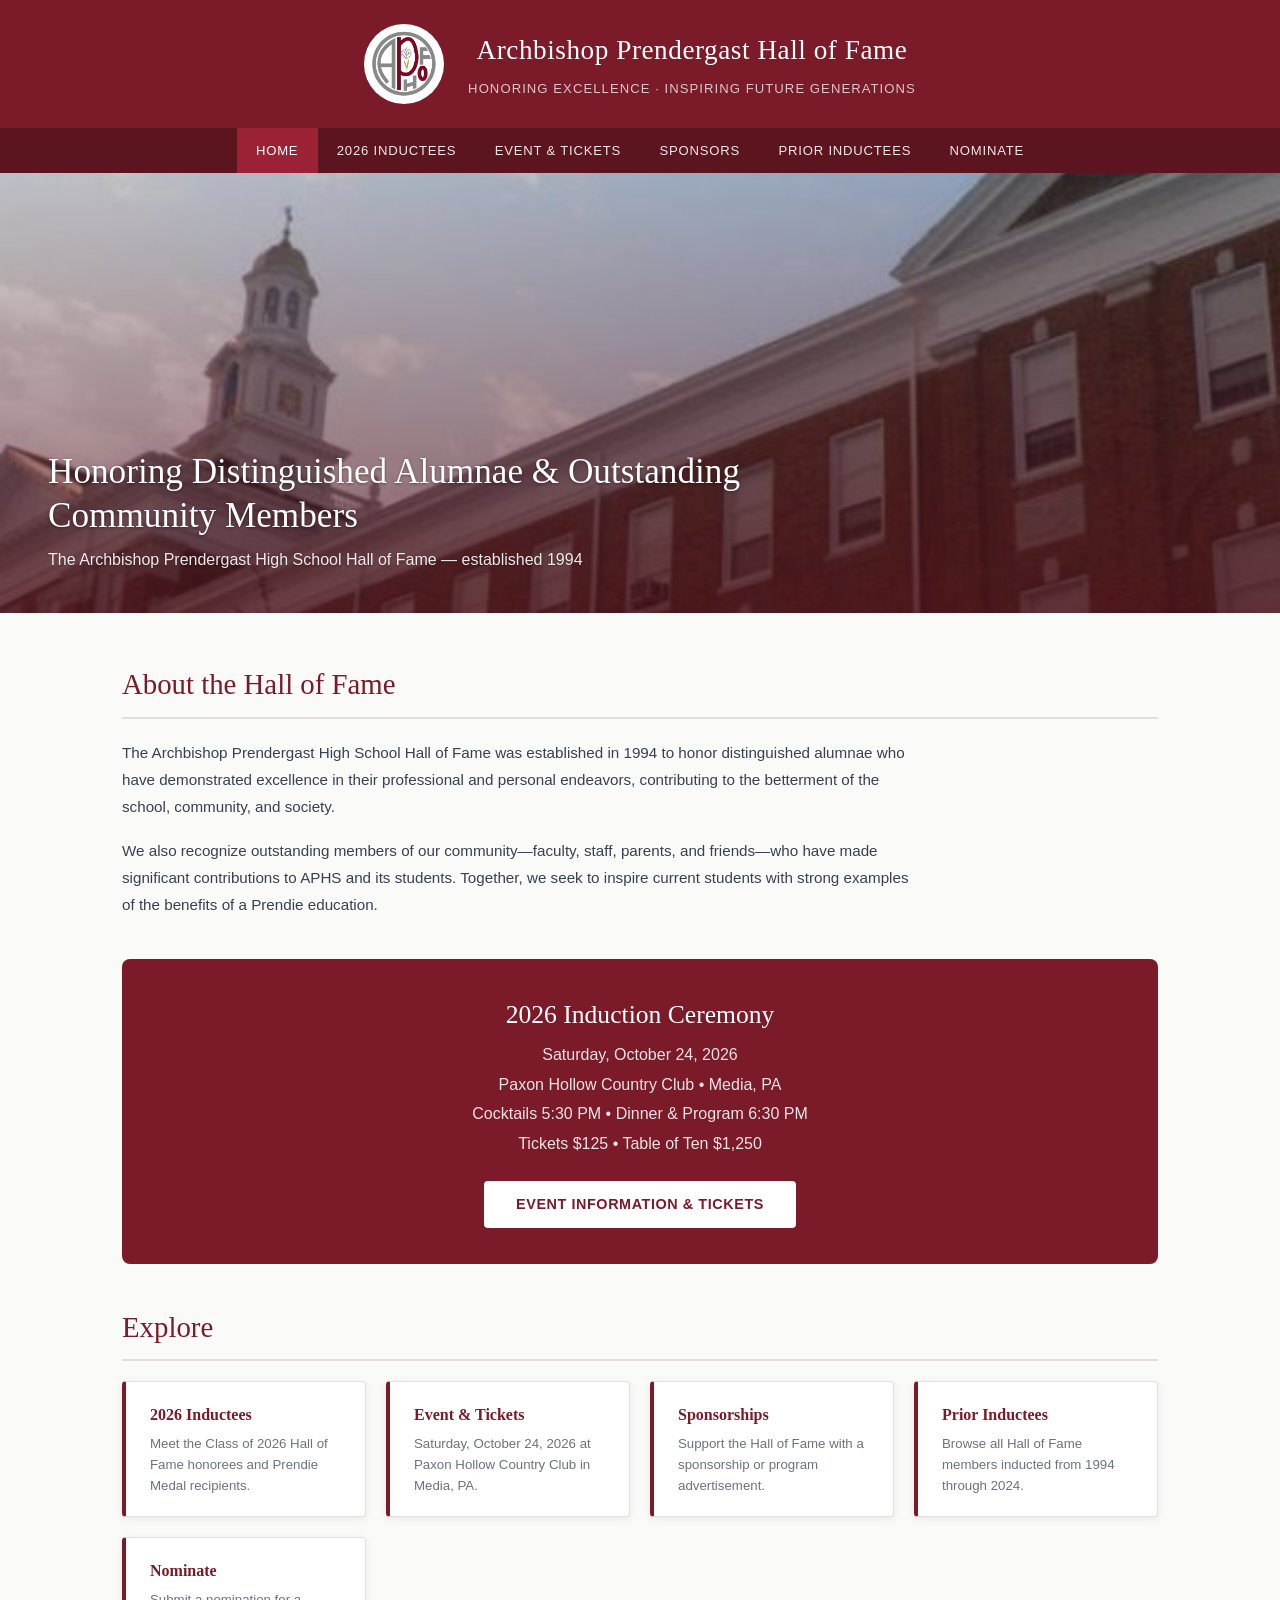
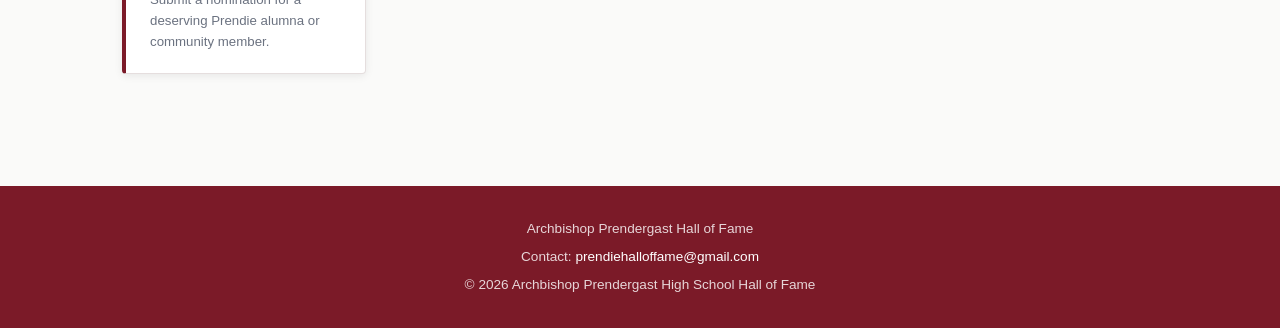
==== index.html @ 0e9e1a21 "init commit" ====
<!DOCTYPE html>
<html lang="en">
<head>
  <meta charset="UTF-8">
  <meta name="viewport" content="width=device-width, initial-scale=1.0">
  <title>Archbishop Prendergast Hall of Fame</title>
  <link rel="stylesheet" href="style.css">
</head>
<body>

<header>
  <div class="header-top">
    <img src="images/hof-logo.png" alt="APHS Hall of Fame Logo" class="hof-logo">
    <div class="header-title">
      <h1>Archbishop Prendergast Hall of Fame</h1>
      <p>Honoring Excellence &middot; Inspiring Future Generations</p>
    </div>
  </div>
  <nav>
    <a href="index.html" class="active">Home</a>
    <a href="inductees.html">2026 Inductees</a>
    <a href="event.html">Event &amp; Tickets</a>
    <a href="sponsors.html">Sponsors</a>
    <a href="prior-inductees.html">Prior Inductees</a>
    <a href="https://www.cognitoforms.com/APHSHallOfFame1/ArchbishopPrendergastHighSchoolHallOfFameNominationForm" target="_blank">Nominate</a>
  </nav>
</header>

<div class="hero">
  <img src="images/school.jpg" alt="Archbishop Prendergast High School">
  <div class="hero-overlay">
    <div class="hero-text">
      <h2>Honoring Distinguished Alumnae &amp; Outstanding Community Members</h2>
      <p>The Archbishop Prendergast High School Hall of Fame &mdash; established 1994</p>
    </div>
  </div>
</div>

<main>
  <section>
    <h2 class="section-title">About the Hall of Fame</h2>
    <div class="mission-block">
      <p>The Archbishop Prendergast High School Hall of Fame was established in 1994 to honor distinguished alumnae who have demonstrated excellence in their professional and personal endeavors, contributing to the betterment of the school, community, and society.</p>
      <p>We also recognize outstanding members of our community&mdash;faculty, staff, parents, and friends&mdash;who have made significant contributions to APHS and its students. Together, we seek to inspire current students with strong examples of the benefits of a Prendie education.</p>
    </div>
  </section>

  <div class="event-callout">
    <h3>2026 Induction Ceremony</h3>
    <p class="event-meta">Saturday, October 24, 2026</p>
    <p class="event-meta">Paxon Hollow Country Club &bull; Media, PA</p>
    <p class="event-meta">Cocktails 5:30 PM &bull; Dinner &amp; Program 6:30 PM</p>
    <p class="event-meta">Tickets $125 &bull; Table of Ten $1,250</p>
    <a href="event.html" class="btn btn-white">Event Information &amp; Tickets</a>
  </div>

  <section>
    <h2 class="section-title">Explore</h2>
    <div class="quick-links">
      <a href="inductees.html" class="quick-link">
        <h3>2026 Inductees</h3>
        <p>Meet the Class of 2026 Hall of Fame honorees and Prendie Medal recipients.</p>
      </a>
      <a href="event.html" class="quick-link">
        <h3>Event &amp; Tickets</h3>
        <p>Saturday, October 24, 2026 at Paxon Hollow Country Club in Media, PA.</p>
      </a>
      <a href="sponsors.html" class="quick-link">
        <h3>Sponsorships</h3>
        <p>Support the Hall of Fame with a sponsorship or program advertisement.</p>
      </a>
      <a href="prior-inductees.html" class="quick-link">
        <h3>Prior Inductees</h3>
        <p>Browse all Hall of Fame members inducted from 1994 through 2024.</p>
      </a>
      <a href="https://www.cognitoforms.com/APHSHallOfFame1/ArchbishopPrendergastHighSchoolHallOfFameNominationForm" target="_blank" class="quick-link">
        <h3>Nominate</h3>
        <p>Submit a nomination for a deserving Prendie alumna or community member.</p>
      </a>
    </div>
  </section>
</main>

<footer>
  <p>Archbishop Prendergast Hall of Fame</p>
  <p>Contact: <a href="mailto:prendiehalloffame@gmail.com">prendiehalloffame@gmail.com</a></p>
  <p>&copy; 2026 Archbishop Prendergast High School Hall of Fame</p>
</footer>

</body>
</html>
---- style.css ----
:root {
  --garnet: #7B1A28;
  --garnet-light: #9B2235;
  --gray: #6B7280;
  --gray-dark: #374151;
  --bg: #fafaf9;
  --white: #ffffff;
  --border: #e5dede;
  --shadow: 0 2px 8px rgba(0,0,0,0.08);
}

*, *::before, *::after {
  box-sizing: border-box;
  margin: 0;
  padding: 0;
}

body {
  font-family: -apple-system, BlinkMacSystemFont, 'Segoe UI', Roboto, sans-serif;
  color: #1a1a1a;
  background: var(--bg);
  line-height: 1.6;
}

/* ===== HEADER ===== */
header {
  background: var(--garnet);
  color: white;
}

.header-top {
  display: flex;
  align-items: center;
  justify-content: center;
  padding: 1.5rem 2rem;
  gap: 1.5rem;
  text-align: center;
  flex-wrap: wrap;
}

.hof-logo {
  width: 80px;
  height: 80px;
  object-fit: contain;
  flex-shrink: 0;
  background: white;
  border-radius: 50%;
  padding: 4px;
}

.header-title h1 {
  font-family: Georgia, 'Times New Roman', serif;
  font-size: 1.7rem;
  font-weight: normal;
  letter-spacing: 0.02em;
  color: white;
}

.header-title p {
  font-size: 0.82rem;
  color: rgba(255,255,255,0.75);
  margin-top: 0.3rem;
  letter-spacing: 0.08em;
  text-transform: uppercase;
}

nav {
  background: rgba(0,0,0,0.25);
  display: flex;
  justify-content: center;
  flex-wrap: wrap;
}

nav a {
  color: rgba(255,255,255,0.9);
  text-decoration: none;
  padding: 0.75rem 1.2rem;
  font-size: 0.82rem;
  letter-spacing: 0.06em;
  text-transform: uppercase;
  transition: background 0.2s, color 0.2s;
  display: block;
}

nav a:hover,
nav a.active {
  background: var(--garnet-light);
  color: white;
}

/* ===== HERO ===== */
.hero {
  position: relative;
  height: 440px;
  overflow: hidden;
}

.hero img {
  width: 100%;
  height: 100%;
  object-fit: cover;
  object-position: center 25%;
}

.hero-overlay {
  position: absolute;
  inset: 0;
  background: linear-gradient(to bottom, rgba(0,0,0,0.15) 0%, rgba(80,10,20,0.65) 100%);
  display: flex;
  align-items: flex-end;
  padding: 2.5rem 3rem;
}

.hero-text {
  color: white;
  max-width: 720px;
}

.hero-text h2 {
  font-family: Georgia, serif;
  font-size: 2.2rem;
  font-weight: normal;
  line-height: 1.25;
  margin-bottom: 0.6rem;
  text-shadow: 0 1px 3px rgba(0,0,0,0.4);
}

.hero-text p {
  font-size: 1rem;
  opacity: 0.9;
  text-shadow: 0 1px 2px rgba(0,0,0,0.3);
}

/* ===== MAIN CONTENT ===== */
main {
  max-width: 1100px;
  margin: 0 auto;
  padding: 3rem 2rem;
}

.section-title {
  font-family: Georgia, serif;
  font-size: 1.8rem;
  color: var(--garnet);
  margin-bottom: 1.25rem;
  padding-bottom: 0.6rem;
  border-bottom: 2px solid var(--border);
  font-weight: normal;
}

.section-subtitle {
  font-family: Georgia, serif;
  font-size: 1.3rem;
  color: var(--gray-dark);
  margin: 2.5rem 0 1rem;
  font-weight: normal;
}

/* ===== PAGE HEADER (non-home) ===== */
.page-header {
  background: linear-gradient(135deg, var(--garnet) 0%, #5a1320 100%);
  color: white;
  padding: 3rem 2rem;
  text-align: center;
}

.page-header h2 {
  font-family: Georgia, serif;
  font-size: 2rem;
  font-weight: normal;
  letter-spacing: 0.02em;
}

.page-header p {
  margin-top: 0.5rem;
  opacity: 0.82;
  font-size: 0.95rem;
}

/* ===== INDUCTEE CARDS ===== */
.card-grid {
  display: grid;
  grid-template-columns: repeat(auto-fill, minmax(300px, 1fr));
  gap: 1.5rem;
  margin-top: 1.25rem;
}

.card {
  background: white;
  border: 1px solid var(--border);
  border-top: 3px solid var(--garnet);
  border-radius: 4px;
  padding: 1.5rem;
  box-shadow: var(--shadow);
}

.card-photo-wrap {
  margin: -1.5rem -1.5rem 1.25rem;
  position: relative;
  overflow: hidden;
  border-radius: 3px 3px 0 0;
}

.card-photo {
  width: 100%;
  aspect-ratio: 3 / 4;
  object-fit: cover;
  object-position: center top;
  display: none;
  border-radius: 3px 3px 0 0;
}

.card-photo.active {
  display: block;
}

.photo-toggle {
  position: absolute;
  bottom: 0.6rem;
  left: 50%;
  transform: translateX(-50%);
  display: flex;
  background: rgba(0,0,0,0.45);
  border-radius: 20px;
  padding: 3px;
  gap: 2px;
  white-space: nowrap;
}

.toggle-btn {
  background: transparent;
  color: rgba(255,255,255,0.85);
  border: none;
  padding: 0.28rem 0.75rem;
  border-radius: 16px;
  font-size: 0.72rem;
  font-weight: 600;
  cursor: pointer;
  letter-spacing: 0.03em;
  transition: background 0.15s, color 0.15s;
  -webkit-tap-highlight-color: transparent;
}

.toggle-btn.active {
  background: var(--garnet);
  color: white;
}

.read-more-btn {
  display: block;
  width: 100%;
  margin-top: 0.75rem;
  background: none;
  border: 1px solid var(--border);
  color: var(--garnet);
  padding: 0.5rem 1rem;
  border-radius: 4px;
  font-size: 0.82rem;
  cursor: pointer;
  letter-spacing: 0.04em;
  transition: background 0.2s, border-color 0.2s, color 0.2s;
  -webkit-tap-highlight-color: transparent;
}

.read-more-btn:hover,
.read-more-btn:focus {
  background: var(--garnet);
  color: white;
  border-color: var(--garnet);
  outline: none;
}

/* ===== MODAL ===== */
.modal-overlay {
  display: none;
  position: fixed;
  inset: 0;
  background: rgba(0,0,0,0.65);
  z-index: 1000;
  overflow-y: auto;
  -webkit-overflow-scrolling: touch;
}

.modal-overlay.open {
  display: flex;
  align-items: flex-start;
  justify-content: center;
  padding: 2rem 1rem;
}

.modal-content {
  background: white;
  border-radius: 8px;
  max-width: 660px;
  width: 100%;
  padding: 2rem;
  position: relative;
  margin: auto;
}

.modal-close {
  position: absolute;
  top: 0.75rem;
  right: 0.75rem;
  background: none;
  border: none;
  font-size: 1.75rem;
  line-height: 1;
  cursor: pointer;
  color: var(--gray);
  padding: 0.25rem 0.5rem;
  border-radius: 4px;
  transition: color 0.15s;
}

.modal-close:hover { color: var(--garnet); }

.modal-photos {
  display: flex;
  gap: 1.25rem;
  justify-content: center;
  margin-bottom: 1.5rem;
}

.modal-photo {
  text-align: center;
  flex: 1;
  max-width: 200px;
}

.modal-photo img {
  width: 100%;
  aspect-ratio: 3 / 4;
  object-fit: cover;
  object-position: center top;
  border-radius: 4px;
  display: block;
}

.modal-photo figcaption {
  font-size: 0.72rem;
  color: var(--gray);
  text-transform: uppercase;
  letter-spacing: 0.08em;
  margin-top: 0.4rem;
}

#modal-name {
  font-family: Georgia, serif;
  font-size: 1.5rem;
  color: var(--garnet);
  font-weight: normal;
  margin-bottom: 0.2rem;
}

#modal-meta {
  font-size: 0.78rem;
  color: var(--gray);
  text-transform: uppercase;
  letter-spacing: 0.06em;
  padding-bottom: 1rem;
  margin-bottom: 1.25rem;
  border-bottom: 1px solid var(--border);
}

.modal-bio-text p {
  font-size: 0.95rem;
  color: #374151;
  line-height: 1.75;
}

.modal-bio-text p + p {
  margin-top: 0.75rem;
}

@media (max-width: 600px) {
  .modal-overlay.open {
    padding: 0;
    align-items: flex-end;
  }

  .modal-content {
    border-radius: 12px 12px 0 0;
    padding: 1.5rem;
    max-height: 92vh;
    overflow-y: auto;
  }

  .modal-photos {
    max-width: 260px;
    margin-left: auto;
    margin-right: auto;
  }
}

.card h3 {
  font-family: Georgia, serif;
  font-size: 1.1rem;
  color: var(--garnet);
  margin-bottom: 0.2rem;
}

.card .meta {
  font-size: 0.78rem;
  color: var(--gray);
  text-transform: uppercase;
  letter-spacing: 0.06em;
  margin-bottom: 0.85rem;
}

.card .bio {
  font-size: 0.9rem;
  color: #4B5563;
  line-height: 1.65;
}

.card .bio.placeholder {
  font-style: italic;
  color: #9CA3AF;
}


/* ===== EVENT CALLOUT ===== */
.event-callout {
  background: var(--garnet);
  color: white;
  border-radius: 8px;
  padding: 2.25rem 2rem;
  margin: 2.5rem 0;
  text-align: center;
}

.event-callout h3 {
  font-family: Georgia, serif;
  font-size: 1.6rem;
  font-weight: normal;
  margin-bottom: 0.4rem;
}

.event-callout .event-meta {
  opacity: 0.88;
  margin-bottom: 0.25rem;
}

.btn {
  display: inline-block;
  margin-top: 1.25rem;
  padding: 0.75rem 2rem;
  border-radius: 4px;
  font-size: 0.9rem;
  font-weight: 600;
  letter-spacing: 0.04em;
  text-decoration: none;
  text-transform: uppercase;
  transition: opacity 0.2s;
}

.btn:hover { opacity: 0.88; }

.btn-white {
  background: white;
  color: var(--garnet);
}

.btn-outline {
  background: transparent;
  color: white;
  border: 2px solid white;
}

.btn-disabled {
  opacity: 0.5;
  pointer-events: none;
}

/* ===== QUICK LINKS (HOME) ===== */
.quick-links {
  display: grid;
  grid-template-columns: repeat(auto-fill, minmax(220px, 1fr));
  gap: 1.25rem;
  margin-top: 1.25rem;
}

.quick-link {
  background: white;
  border: 1px solid var(--border);
  border-left: 4px solid var(--garnet);
  border-radius: 4px;
  padding: 1.25rem 1.5rem;
  text-decoration: none;
  color: inherit;
  box-shadow: var(--shadow);
  transition: box-shadow 0.2s;
  display: block;
}

.quick-link:hover {
  box-shadow: 0 4px 16px rgba(123,26,40,0.18);
}

.quick-link h3 {
  font-family: Georgia, serif;
  color: var(--garnet);
  font-size: 1rem;
  margin-bottom: 0.3rem;
}

.quick-link p {
  font-size: 0.83rem;
  color: var(--gray);
}

/* ===== EVENT PAGE ===== */
.info-grid {
  display: grid;
  grid-template-columns: repeat(auto-fill, minmax(220px, 1fr));
  gap: 1.25rem;
  margin: 1.5rem 0;
}

.info-item {
  background: white;
  border: 1px solid var(--border);
  border-radius: 6px;
  padding: 1.25rem 1.5rem;
}

.info-item .label {
  font-size: 0.72rem;
  text-transform: uppercase;
  letter-spacing: 0.1em;
  color: var(--gray);
  margin-bottom: 0.4rem;
}

.info-item .value {
  font-family: Georgia, serif;
  font-size: 1.05rem;
  color: var(--gray-dark);
}

/* ===== EVENT DETAILS LIST ===== */
.event-details {
  max-width: 560px;
}

.event-detail-row {
  display: flex;
  gap: 1.5rem;
  padding: 0.75rem 0;
  border-bottom: 1px solid var(--border);
  align-items: baseline;
}

.event-detail-row:first-child {
  border-top: 1px solid var(--border);
}

.event-details dt {
  font-size: 0.78rem;
  text-transform: uppercase;
  letter-spacing: 0.08em;
  color: var(--gray);
  width: 160px;
  flex-shrink: 0;
}

.event-details dd {
  font-family: Georgia, serif;
  font-size: 1.05rem;
  color: var(--gray-dark);
}

/* ===== SPONSORSHIP ===== */
.sponsor-tiers {
  display: grid;
  grid-template-columns: 1fr 1fr;
  gap: 1.5rem;
  margin-top: 1.25rem;
}

.tier-card {
  background: white;
  border: 1px solid var(--border);
  border-radius: 6px;
  padding: 1.75rem;
  display: flex;
  flex-direction: column;
  align-items: center;
  text-align: center;
  box-shadow: var(--shadow);
}

.tier-card.top-tier {
  border-color: var(--garnet);
  border-width: 2px;
}

.tier-left {
  display: flex;
  flex-direction: column;
  align-items: center;
  margin-bottom: 1.25rem;
}

.tier-logo {
  width: 100px;
  height: 100px;
  object-fit: contain;
  display: block;
  margin-bottom: 0.75rem;
}

.tier-name {
  font-family: Georgia, serif;
  font-size: 1.2rem;
  color: var(--garnet);
  margin-bottom: 0.25rem;
}

.tier-price {
  font-size: 2rem;
  font-weight: 700;
  color: var(--gray-dark);
  line-height: 1;
  margin-bottom: 0;
}

.tier-badge {
  display: none;
}

.tier-benefits {
  list-style: none;
  padding: 0;
  border-top: 1px solid var(--border);
  padding-top: 1rem;
  width: 100%;
  text-align: left;
}

.tier-benefits li {
  padding: 0.3rem 0 0.3rem 1.4rem;
  position: relative;
  font-size: 0.88rem;
  color: #374151;
}

.tier-benefits li::before {
  content: "✓";
  position: absolute;
  left: 0;
  color: var(--garnet);
  font-weight: bold;
}

.tier-note {
  font-style: italic;
  color: var(--gray) !important;
  font-size: 0.8rem !important;
}

.tier-note::before {
  content: "" !important;
}

.tier-card-wide {
  grid-column: 1 / -1;
  flex-direction: row;
  align-items: flex-start;
  gap: 2rem;
  text-align: left;
}

.tier-card-wide .tier-left {
  align-items: flex-start;
  min-width: 180px;
  margin-bottom: 0;
}

.tier-panda {
  font-size: 3rem;
  line-height: 1;
  margin-bottom: 0.75rem;
}

.pandagram-options {
  border-top: 1px solid var(--border);
  padding-top: 1rem;
  width: 100%;
}

.pandagram-row {
  display: flex;
  gap: 1rem;
  align-items: baseline;
  padding: 0.4rem 0;
  border-bottom: 1px solid var(--border);
}

.pandagram-row:last-child {
  border-bottom: none;
}

.pandagram-label {
  font-size: 0.9rem;
  color: #374151;
  flex: 1;
}

.pandagram-price {
  font-family: Georgia, serif;
  font-weight: 700;
  color: var(--garnet);
  font-size: 1rem;
  width: 50px;
  text-align: right;
}

.pandagram-size {
  font-size: 0.78rem;
  color: var(--gray);
  width: 130px;
  text-align: right;
}

/* ===== PRIOR INDUCTEES ===== */
.year-section {
  margin-bottom: 2.5rem;
}

.year-heading {
  font-family: Georgia, serif;
  font-size: 1.4rem;
  color: var(--garnet);
  margin-bottom: 0.75rem;
  padding-bottom: 0.4rem;
  border-bottom: 1px solid var(--border);
  font-weight: normal;
}

.name-list {
  columns: 2;
  column-gap: 2.5rem;
  list-style: none;
  padding: 0;
}

.name-list li {
  padding: 0.3rem 0;
  font-size: 0.9rem;
  break-inside: avoid;
  display: flex;
  align-items: baseline;
  gap: 0.4rem;
  flex-wrap: wrap;
}

.grad-year {
  color: var(--gray);
  font-size: 0.78rem;
  white-space: nowrap;
}

.medal-tag {
  display: inline-block;
  background: var(--garnet);
  color: white;
  font-size: 0.68rem;
  padding: 0.1rem 0.45rem;
  border-radius: 3px;
  letter-spacing: 0.04em;
  text-transform: uppercase;
  white-space: nowrap;
}

.group-tag {
  display: inline-block;
  background: var(--gray);
  color: white;
  font-size: 0.68rem;
  padding: 0.1rem 0.45rem;
  border-radius: 3px;
  letter-spacing: 0.04em;
  text-transform: uppercase;
  white-space: nowrap;
}

/* ===== MISSION TEXT ===== */
.mission-block {
  max-width: 800px;
  font-size: 0.95rem;
  line-height: 1.8;
  color: #374151;
}

.mission-block p + p {
  margin-top: 1rem;
}

/* ===== FOOTER ===== */
footer {
  background: var(--garnet);
  color: rgba(255,255,255,0.82);
  text-align: center;
  padding: 2rem;
  margin-top: 4rem;
  font-size: 0.85rem;
}

footer p + p {
  margin-top: 0.4rem;
}

footer a {
  color: white;
  text-decoration: none;
}

footer a:hover {
  text-decoration: underline;
}

/* ===== RESPONSIVE ===== */
@media (max-width: 768px) {
  .hero { height: 300px; }
  .hero-overlay { padding: 1.5rem; }
  .hero-text h2 { font-size: 1.5rem; }

  .sponsor-tiers {
    grid-template-columns: 1fr;
  }

  .tier-logo {
    width: 70px;
    height: 70px;
  }

  .name-list {
    columns: 1;
  }

  .header-title h1 {
    font-size: 1.3rem;
  }

  main {
    padding: 2rem 1.25rem;
  }
}
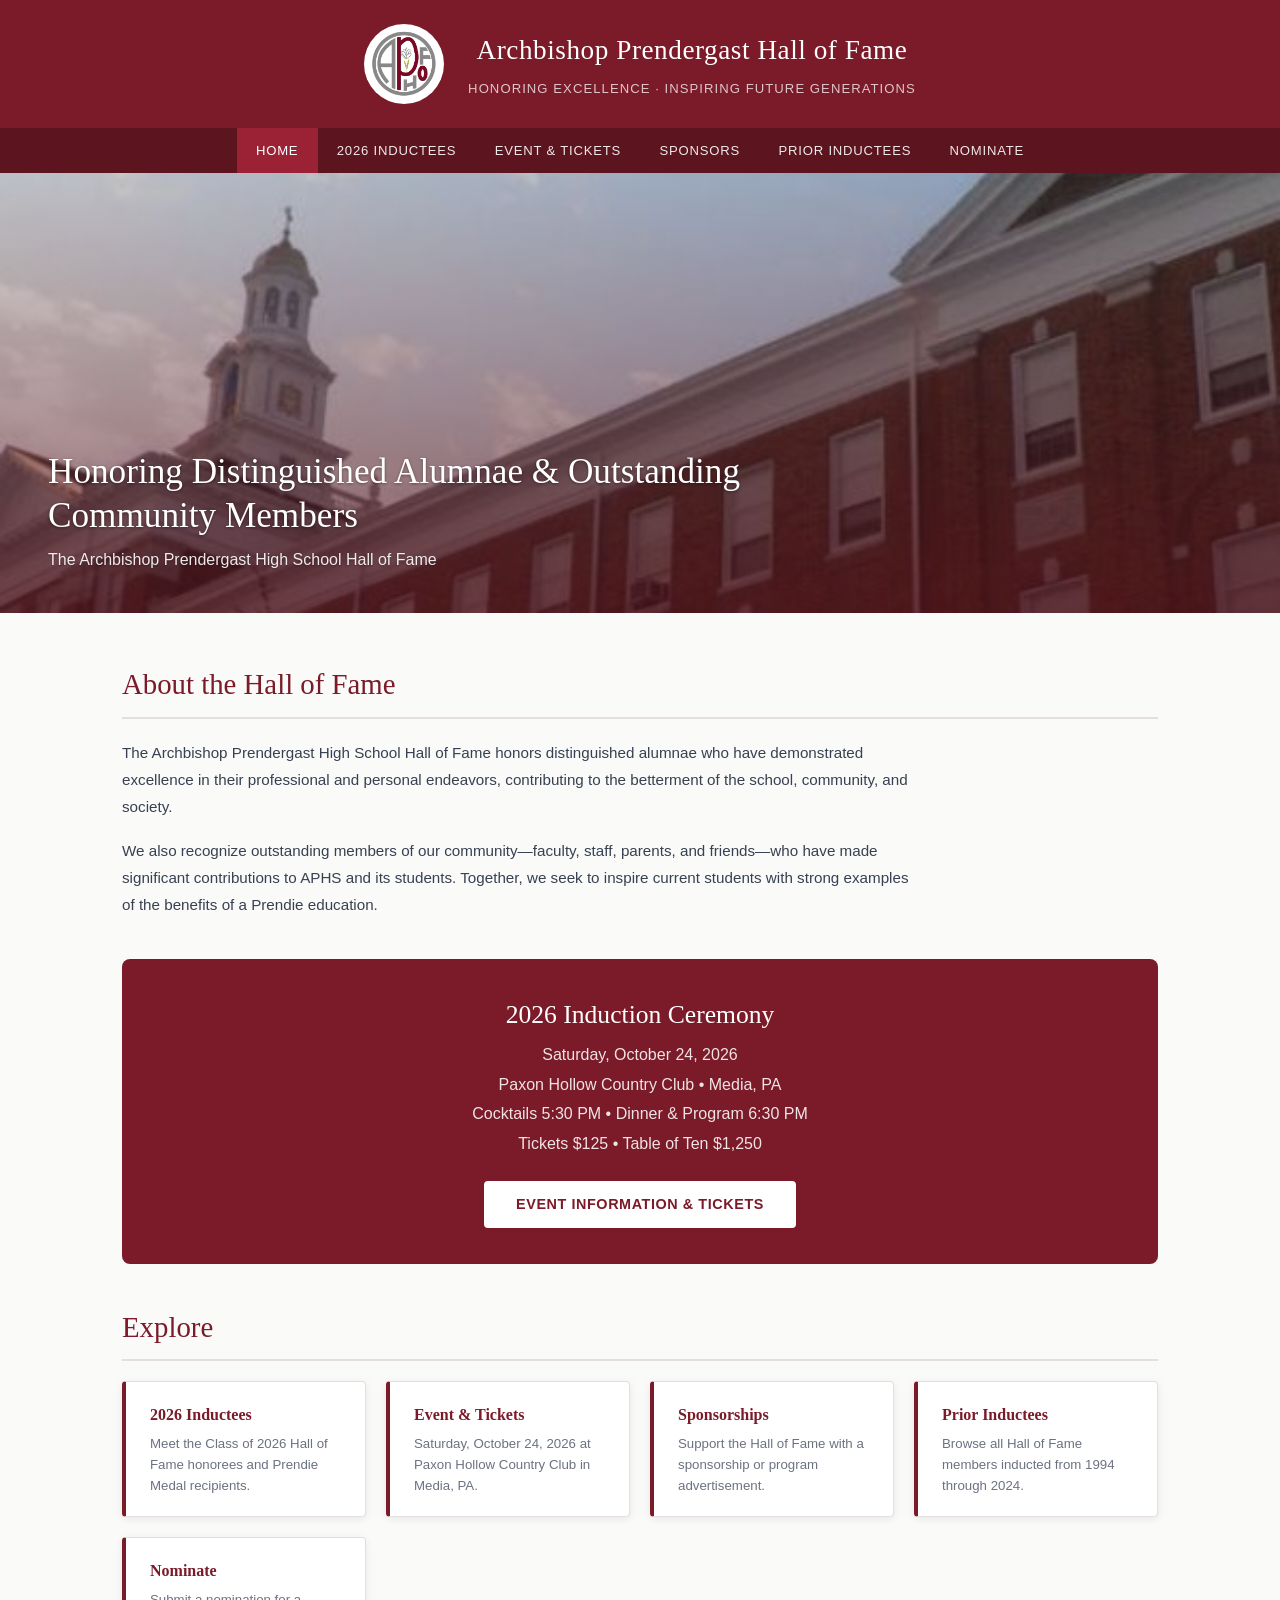
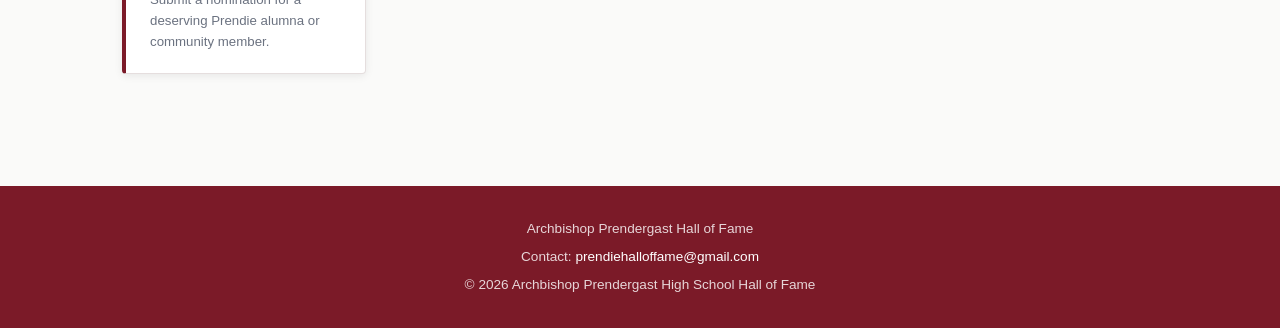
==== commit ec9748e9: "Remove unverified founding date from home page Co-Authored-By: Claude Sonnet 4.6 <noreply@anthropic." ====
--- a/index.html
+++ b/index.html
@@ -31,7 +31,7 @@
   <div class="hero-overlay">
     <div class="hero-text">
       <h2>Honoring Distinguished Alumnae &amp; Outstanding Community Members</h2>
-      <p>The Archbishop Prendergast High School Hall of Fame &mdash; established 1994</p>
+      <p>The Archbishop Prendergast High School Hall of Fame</p>
     </div>
   </div>
 </div>
@@ -40,7 +40,7 @@
   <section>
     <h2 class="section-title">About the Hall of Fame</h2>
     <div class="mission-block">
-      <p>The Archbishop Prendergast High School Hall of Fame was established in 1994 to honor distinguished alumnae who have demonstrated excellence in their professional and personal endeavors, contributing to the betterment of the school, community, and society.</p>
+      <p>The Archbishop Prendergast High School Hall of Fame honors distinguished alumnae who have demonstrated excellence in their professional and personal endeavors, contributing to the betterment of the school, community, and society.</p>
       <p>We also recognize outstanding members of our community&mdash;faculty, staff, parents, and friends&mdash;who have made significant contributions to APHS and its students. Together, we seek to inspire current students with strong examples of the benefits of a Prendie education.</p>
     </div>
   </section>
